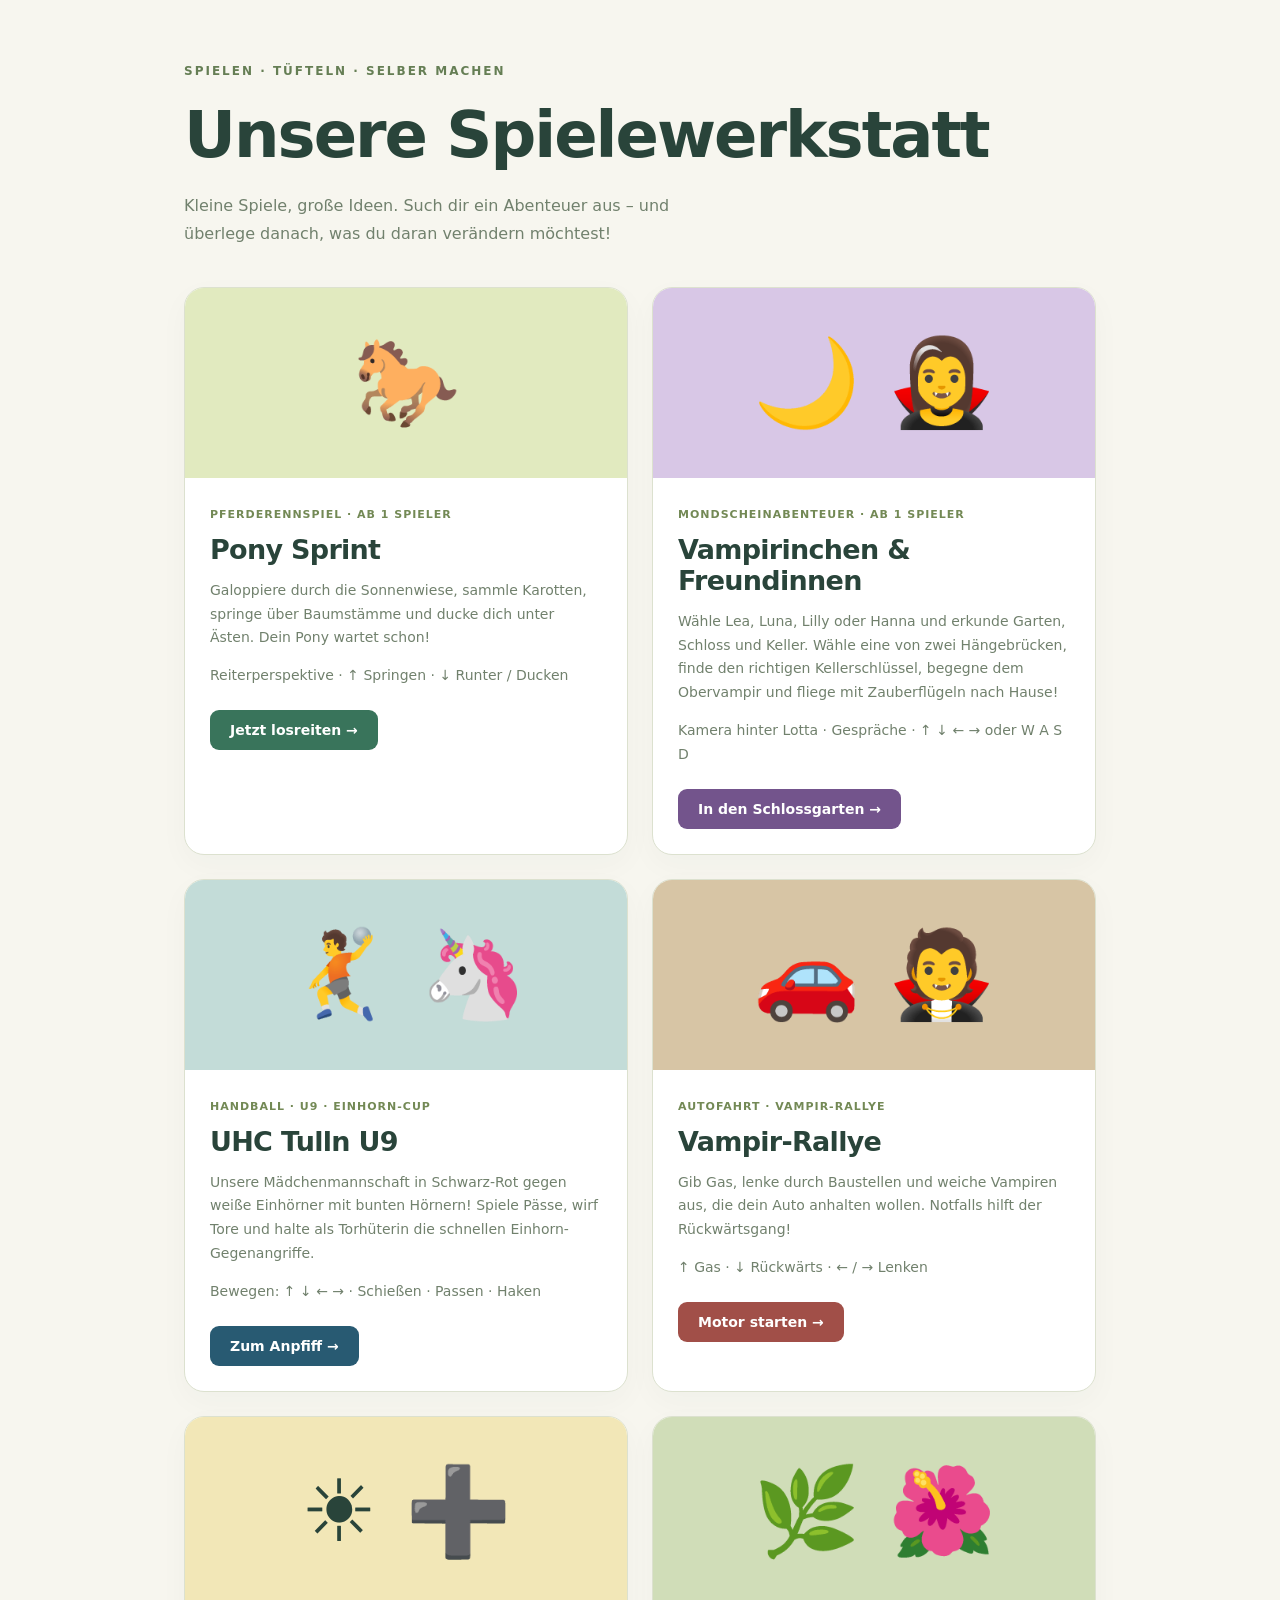
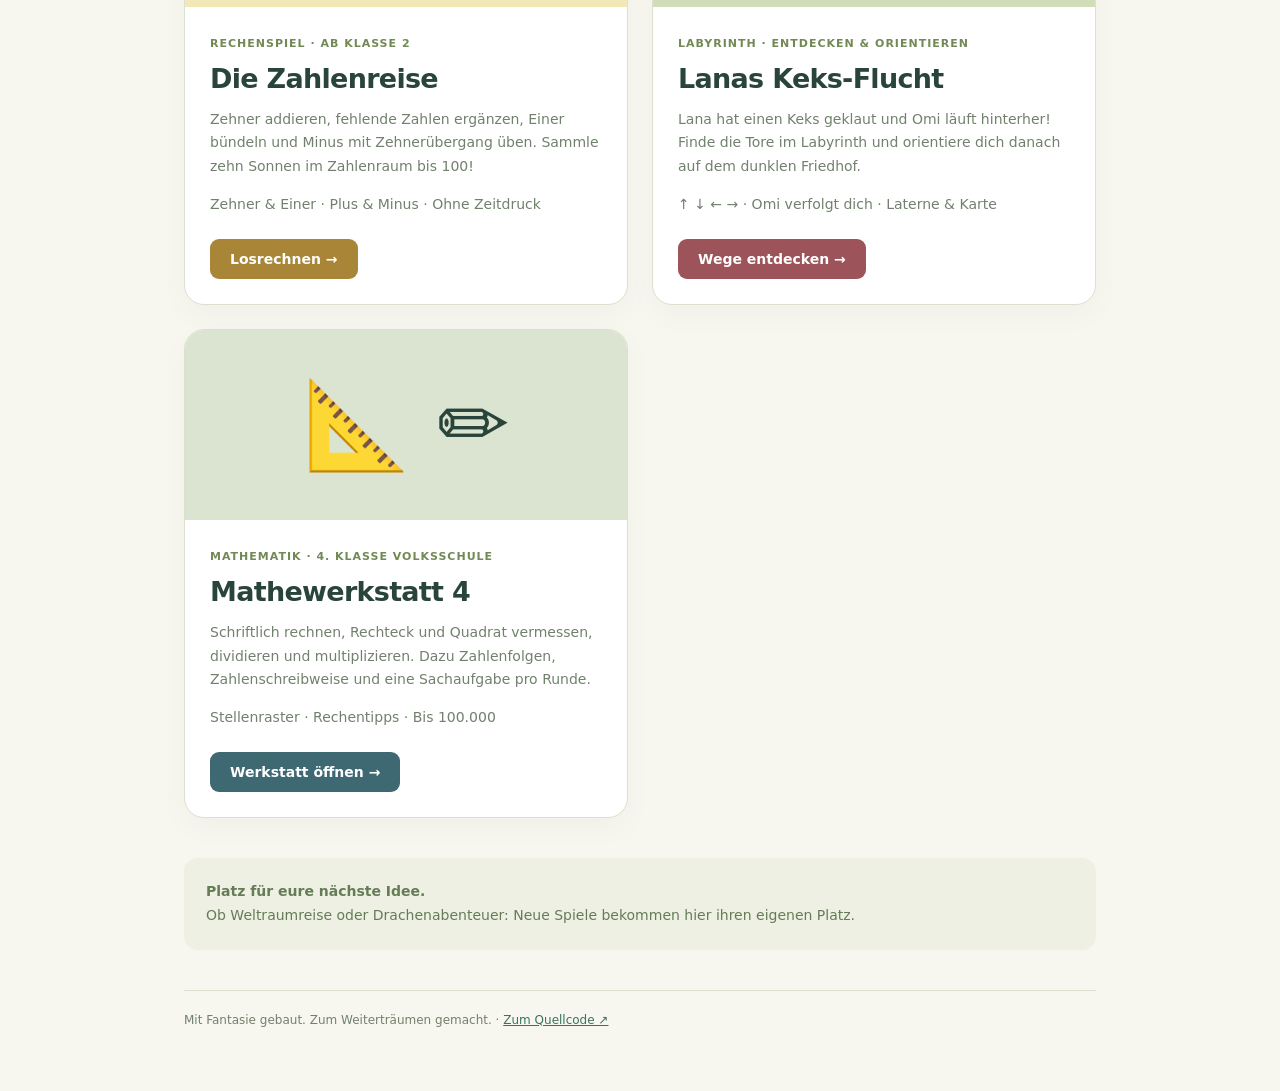
==== index.html @ 0c942345 "Match friends outfits and hairstyles to requested designs" ====
<!doctype html>
<html lang="de">
<head>
  <meta charset="utf-8">
  <meta name="viewport" content="width=device-width, initial-scale=1">
  <meta name="theme-color" content="#f7f6ef">
  <title>Unsere Spielewerkstatt</title>
  <style>
    * { box-sizing: border-box; }
    body { margin: 0; background: #f7f6ef; color: #29443a; font-family: system-ui, sans-serif; }
    main { max-width: 960px; margin: auto; padding: 64px 24px; }
    .eyebrow { color: #657e54; font-size: 12px; font-weight: 700; letter-spacing: 2px; }
    h1 { font-size: clamp(36px, 7vw, 64px); line-height: 1.1; letter-spacing: -2px; margin: 22px 0; }
    .intro { color: #71816d; line-height: 1.7; max-width: 540px; }
    .games { display: grid; grid-template-columns: repeat(auto-fit, minmax(min(100%, 290px), 1fr)); gap: 24px; margin: 40px 0; }
    .game { display: block; overflow: hidden; border: 1px solid #dce1cf; border-radius: 20px; background: #fff; color: inherit; text-decoration: none; box-shadow: 0 10px 30px #29443a08; }
    .game:hover { border-color: #7f9858; }
    .game:focus-visible, footer a:focus-visible { outline: 3px solid #d59744; outline-offset: 5px; }
    .illustration { display: grid; place-items: center; height: 190px; background: #e1eabf; font-size: 86px; }
    .details { padding: 25px; }
    .badge { color: #738955; font-size: 11px; font-weight: 700; letter-spacing: 1px; }
    h2 { font-size: 27px; margin: 12px 0; letter-spacing: -.7px; }
    .details p { color: #71816d; font-size: 14px; line-height: 1.7; }
    .play { display: inline-block; background: #39745b; color: white; padding: 12px 20px; border-radius: 9px; font-size: 14px; font-weight: 600; margin-top: 8px; }
    .note { border-radius: 14px; padding: 22px; background: #edf0e2; color: #657c57; font-size: 14px; line-height: 1.7; }
    footer { margin-top: 40px; padding-top: 22px; border-top: 1px solid #dce1cf; color: #71816d; font-size: 12px; }
    footer a { color: #39745b; }
    @media (max-width: 600px) { main { padding: 40px 20px; } }
  </style>
</head>
<body>
  <main>
    <div class="eyebrow">SPIELEN · TÜFTELN · SELBER MACHEN</div>
    <h1>Unsere Spielewerkstatt</h1>
    <p class="intro">Kleine Spiele, große Ideen. Such dir ein Abenteuer aus – und überlege danach, was du daran verändern möchtest!</p>
    <section class="games" aria-label="Unsere Spiele">
      <!-- Neue Spiele bekommen einen eigenen Ordner und hier einen weiteren Link. -->
      <a class="game" href="./ponyrennen/?v=hufe-5">
        <div class="illustration" aria-hidden="true">🐎</div>
        <div class="details">
          <span class="badge">PFERDERENNSPIEL · AB 1 SPIELER</span>
          <h2>Pony Sprint</h2>
          <p>Galoppiere durch die Sonnenwiese, sammle Karotten, springe über Baumstämme und ducke dich unter Ästen. Dein Pony wartet schon!</p>
          <p>Reiterperspektive · ↑ Springen · ↓ Runter / Ducken</p>
          <span class="play">Jetzt losreiten →</span>
        </div>
      </a>
      <a class="game" href="./vampirinchen/?v=outfits-17">
        <div class="illustration" style="background:#d8c7e6" aria-hidden="true">🌙 🧛‍♀️</div>
        <div class="details">
          <span class="badge">MONDSCHEINABENTEUER · AB 1 SPIELER</span>
          <h2>Vampirinchen &amp; Freundinnen</h2>
          <p>Wähle Lea, Luna, Lilly oder Hanna und erkunde Garten, Schloss und Keller. Wähle eine von zwei Hängebrücken, finde den richtigen Kellerschlüssel, begegne dem Obervampir und fliege mit Zauberflügeln nach Hause!</p>
          <p>Kamera hinter Lotta · Gespräche · ↑ ↓ ← → oder W A S D</p>
          <span class="play" style="background:#73548c">In den Schlossgarten →</span>
        </div>
      </a>
      <a class="game" href="./handball/?v=haken-4">
        <div class="illustration" style="background:#c3dcd8" aria-hidden="true">🤾 🦄</div>
        <div class="details">
          <span class="badge">HANDBALL · U9 · EINHORN-CUP</span>
          <h2>UHC Tulln U9</h2>
          <p>Unsere Mädchenmannschaft in Schwarz-Rot gegen weiße Einhörner mit bunten Hörnern! Spiele Pässe, wirf Tore und halte als Torhüterin die schnellen Einhorn-Gegenangriffe.</p>
          <p>Bewegen: ↑ ↓ ← → · Schießen · Passen · Haken</p>
          <span class="play" style="background:#285a72">Zum Anpfiff →</span>
        </div>
      </a>
      <a class="game" href="./autofahrt/?v=lenkung-3">
        <div class="illustration" style="background:#d7c5a5" aria-hidden="true">🚗 🧛</div>
        <div class="details">
          <span class="badge">AUTOFAHRT · VAMPIR-RALLYE</span>
          <h2>Vampir-Rallye</h2>
          <p>Gib Gas, lenke durch Baustellen und weiche Vampiren aus, die dein Auto anhalten wollen. Notfalls hilft der Rückwärtsgang!</p>
          <p>↑ Gas · ↓ Rückwärts · ← / → Lenken</p>
          <span class="play" style="background:#a14f48">Motor starten →</span>
        </div>
      </a>
      <a class="game" href="./plusreise/?v=ergaenzen-4">
        <div class="illustration" style="background:#f2e7b7" aria-hidden="true">☀️ ➕</div>
        <div class="details">
          <span class="badge">RECHENSPIEL · AB KLASSE 2</span>
          <h2>Die Zahlenreise</h2>
          <p>Zehner addieren, fehlende Zahlen ergänzen, Einer bündeln und Minus mit Zehnerübergang üben. Sammle zehn Sonnen im Zahlenraum bis 100!</p>
          <p>Zehner &amp; Einer · Plus &amp; Minus · Ohne Zeitdruck</p>
          <span class="play" style="background:#a98537">Losrechnen →</span>
        </div>
      </a>
      <a class="game" href="./lana-keksflucht/?v=omi-3">
        <div class="illustration" style="background:#d0ddb8" aria-hidden="true">🌿 🌺</div>
        <div class="details">
          <span class="badge">LABYRINTH · ENTDECKEN &amp; ORIENTIEREN</span>
          <h2>Lanas Keks-Flucht</h2>
          <p>Lana hat einen Keks geklaut und Omi läuft hinterher! Finde die Tore im Labyrinth und orientiere dich danach auf dem dunklen Friedhof.</p>
          <p>↑ ↓ ← → · Omi verfolgt dich · Laterne &amp; Karte</p>
          <span class="play" style="background:#9c5359">Wege entdecken →</span>
        </div>
      </a>
      <a class="game" href="./mathe-4/">
        <div class="illustration" style="background:#dbe4d0" aria-hidden="true">📐 ✏️</div>
        <div class="details">
          <span class="badge">MATHEMATIK · 4. KLASSE VOLKSSCHULE</span>
          <h2>Mathewerkstatt 4</h2>
          <p>Schriftlich rechnen, Rechteck und Quadrat vermessen, dividieren und multiplizieren. Dazu Zahlenfolgen, Zahlenschreibweise und eine Sachaufgabe pro Runde.</p>
          <p>Stellenraster · Rechentipps · Bis 100.000</p>
          <span class="play" style="background:#3e6973">Werkstatt öffnen →</span>
        </div>
      </a>
    </section>
    <aside class="note"><strong>Platz für eure nächste Idee.</strong><br>Ob Weltraumreise oder Drachenabenteuer: Neue Spiele bekommen hier ihren eigenen Platz.</aside>
    <footer>Mit Fantasie gebaut. Zum Weiterträumen gemacht. · <a href="https://github.com/ghalmets/webdevprojects">Zum Quellcode ↗</a></footer>
  </main>
</body>
</html>
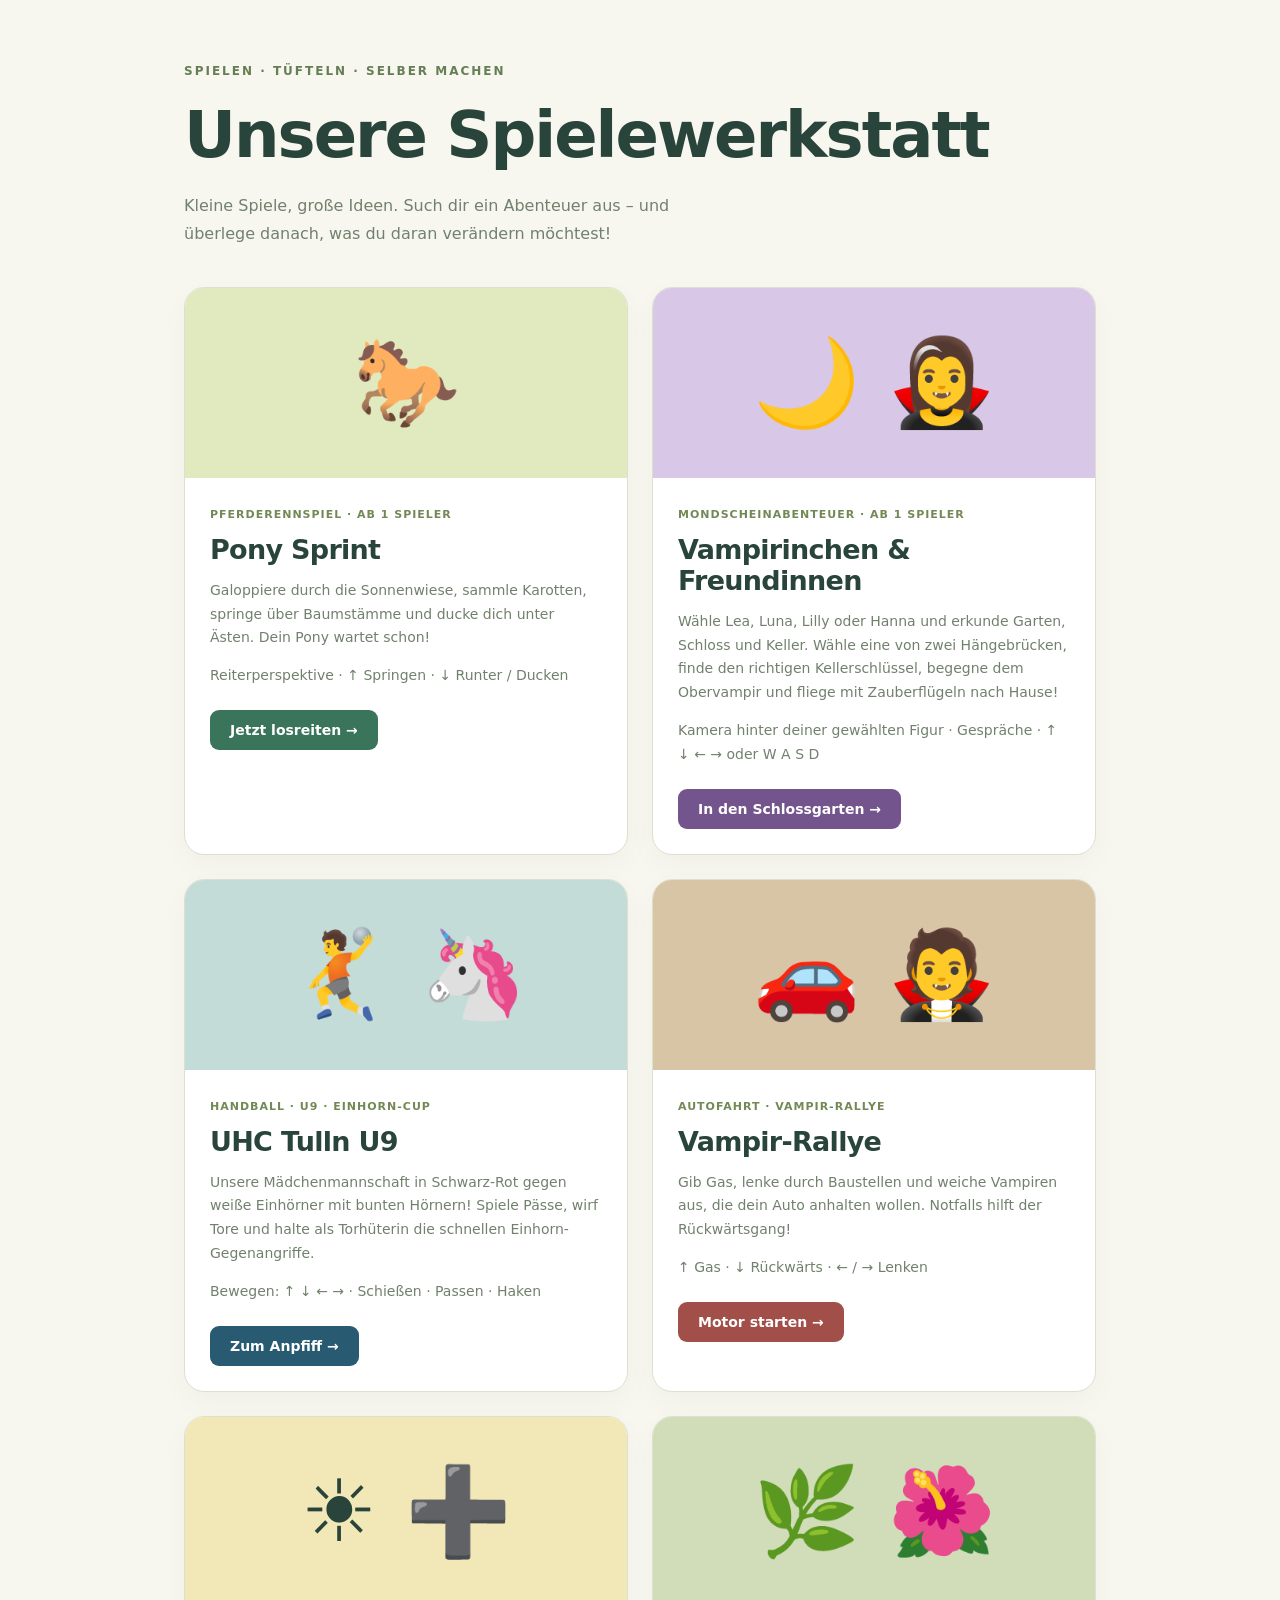
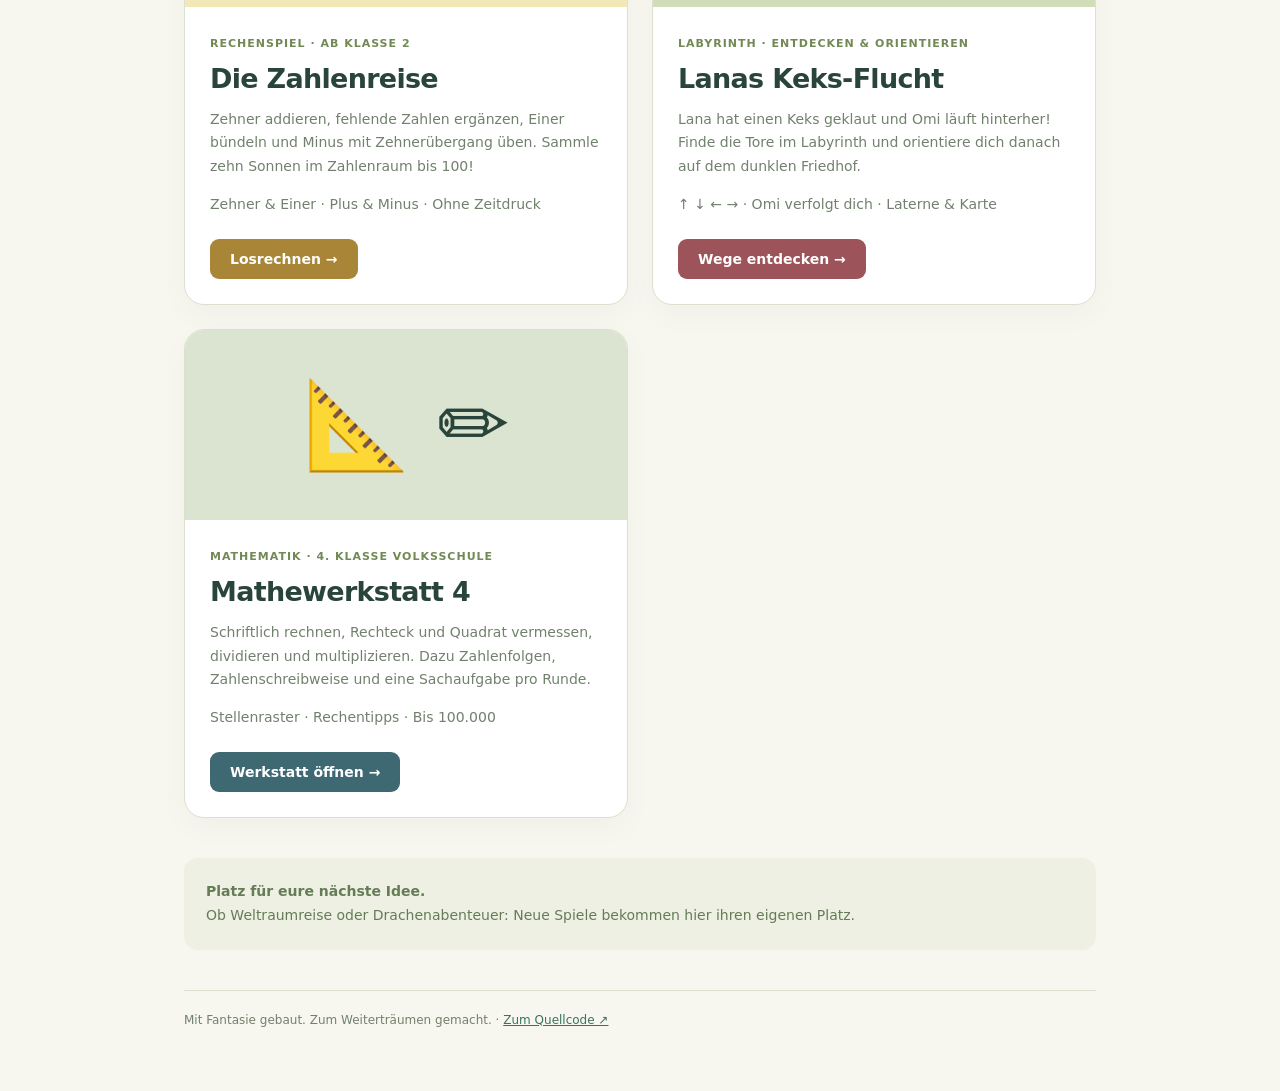
==== commit ed5ce65c: "Replace remaining Lotta references with the four friends" ====
--- a/index.html
+++ b/index.html
@@ -45,13 +45,13 @@
           <span class="play">Jetzt losreiten →</span>
         </div>
       </a>
-      <a class="game" href="./vampirinchen/?v=outfits-17">
+      <a class="game" href="./vampirinchen/?v=freundinnen-18">
         <div class="illustration" style="background:#d8c7e6" aria-hidden="true">🌙 🧛‍♀️</div>
         <div class="details">
           <span class="badge">MONDSCHEINABENTEUER · AB 1 SPIELER</span>
           <h2>Vampirinchen &amp; Freundinnen</h2>
           <p>Wähle Lea, Luna, Lilly oder Hanna und erkunde Garten, Schloss und Keller. Wähle eine von zwei Hängebrücken, finde den richtigen Kellerschlüssel, begegne dem Obervampir und fliege mit Zauberflügeln nach Hause!</p>
-          <p>Kamera hinter Lotta · Gespräche · ↑ ↓ ← → oder W A S D</p>
+          <p>Kamera hinter deiner gewählten Figur · Gespräche · ↑ ↓ ← → oder W A S D</p>
           <span class="play" style="background:#73548c">In den Schlossgarten →</span>
         </div>
       </a>
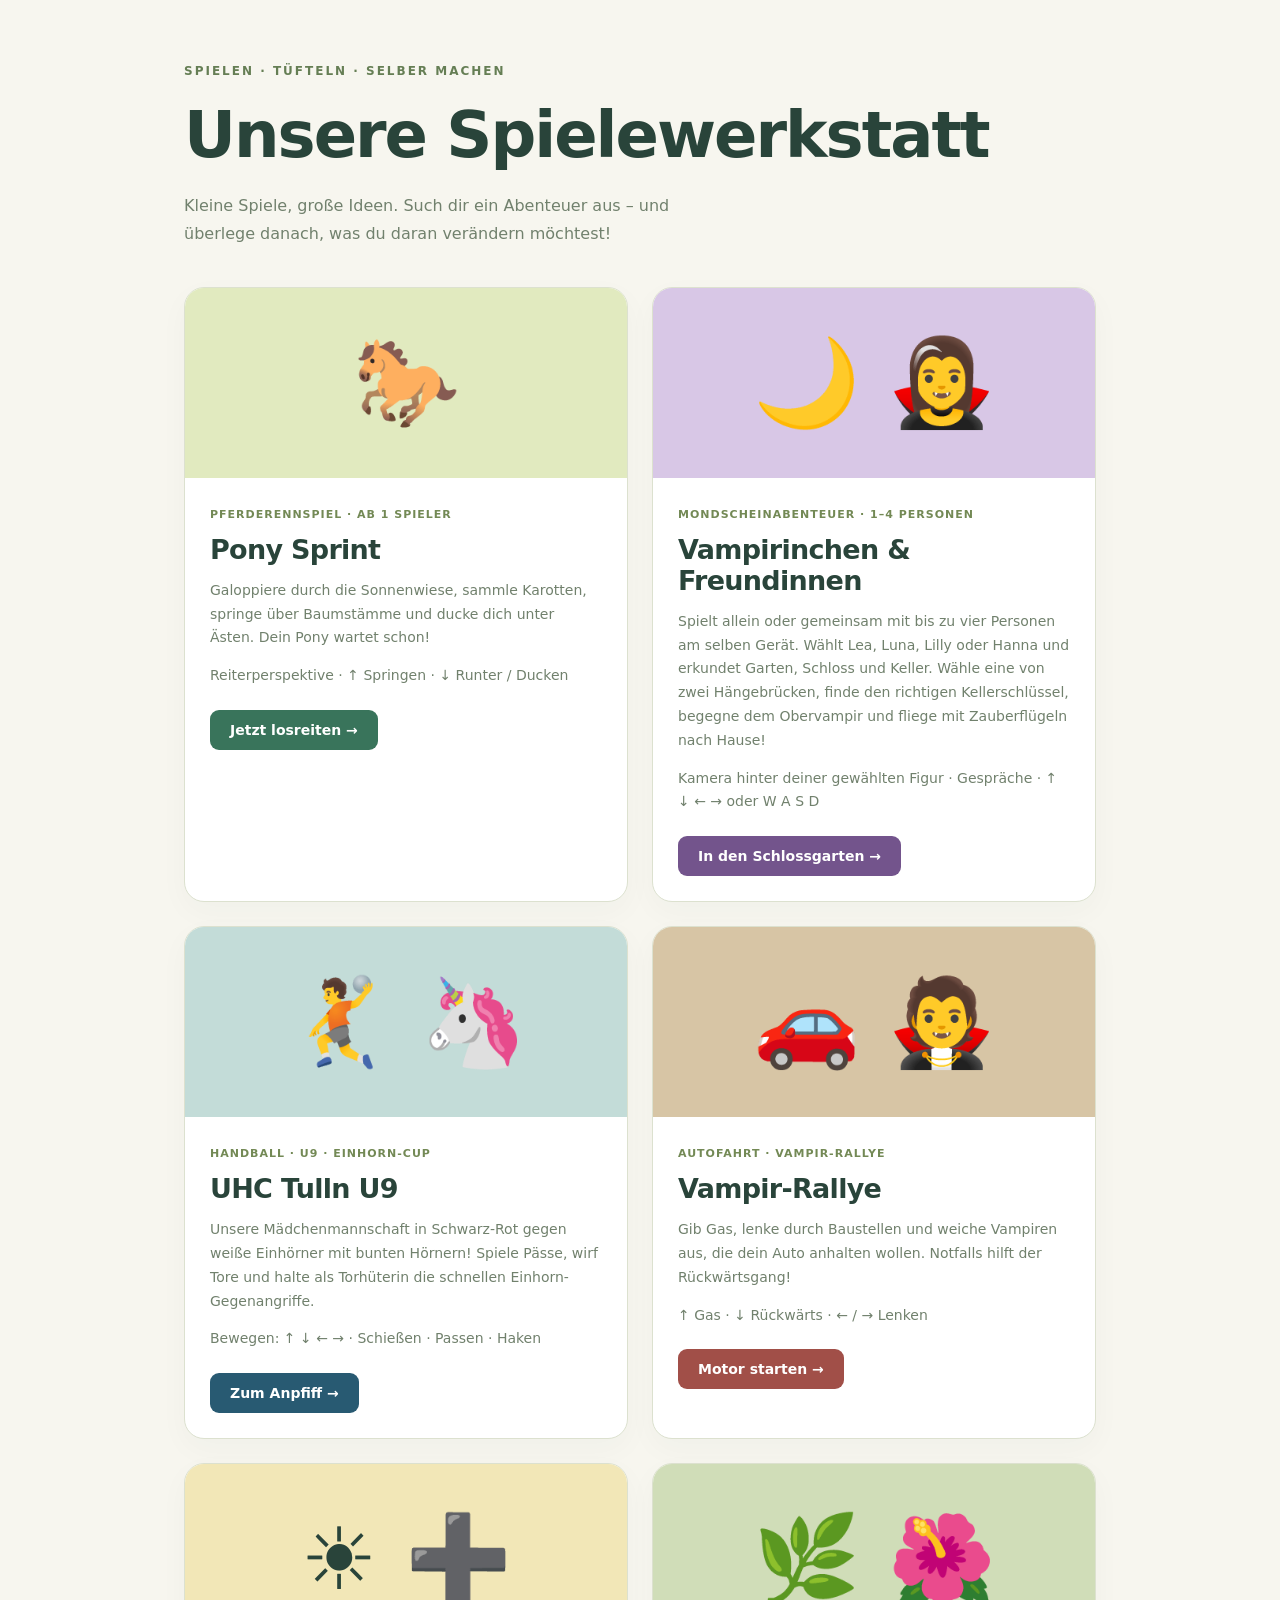
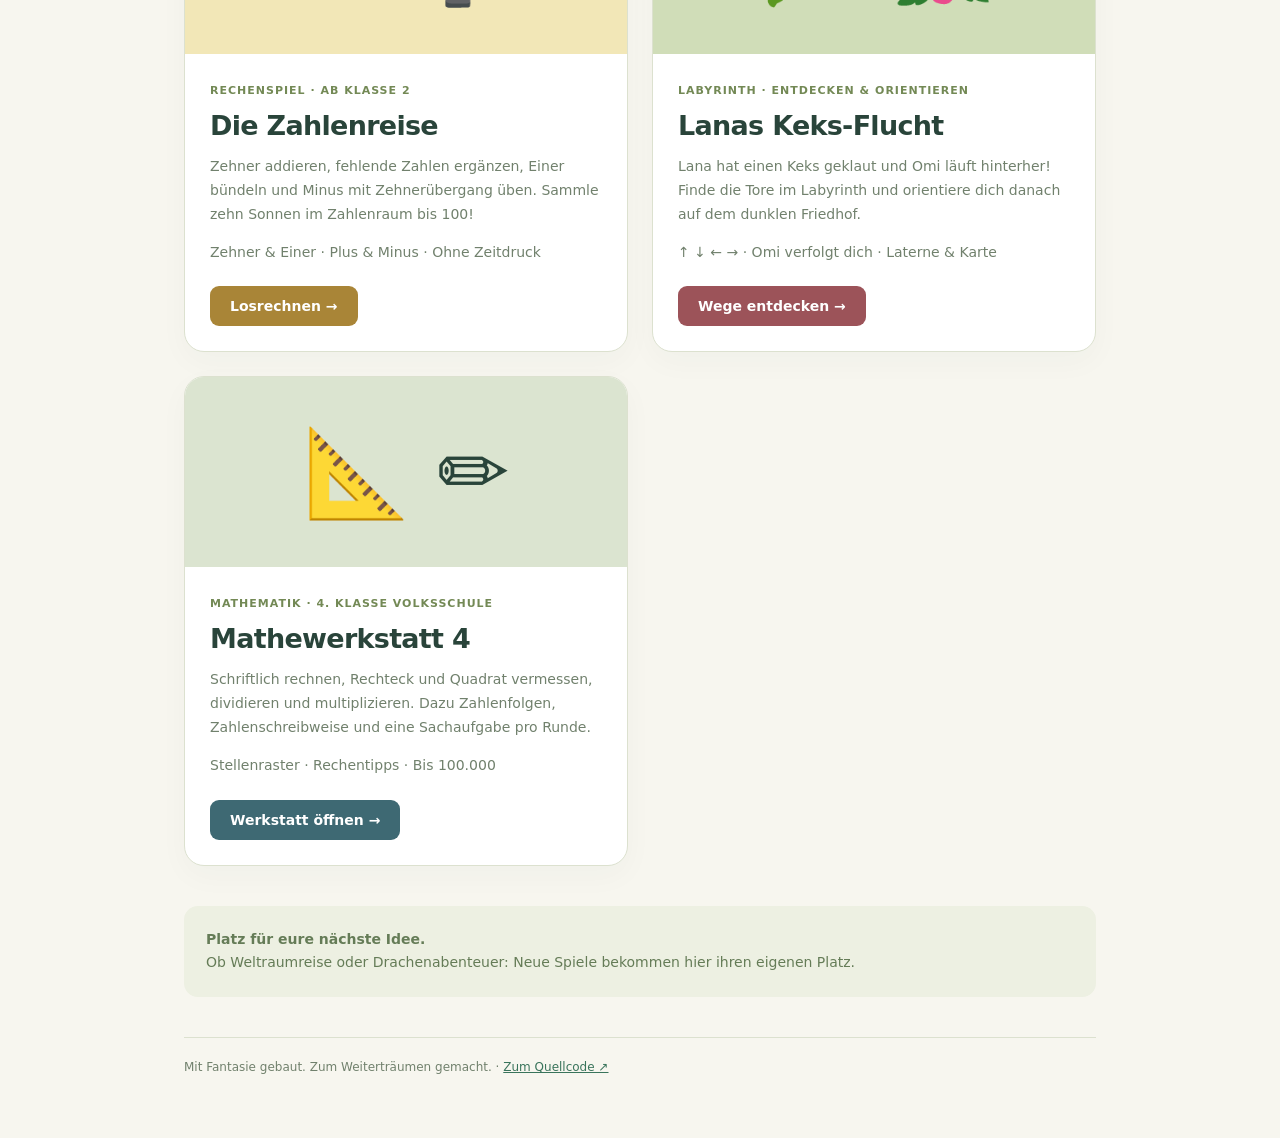
==== commit 6c6bc3ad: "Add local cooperative vampire adventure for one to four players" ====
--- a/index.html
+++ b/index.html
@@ -45,12 +45,12 @@
           <span class="play">Jetzt losreiten →</span>
         </div>
       </a>
-      <a class="game" href="./vampirinchen/?v=freundinnen-18">
+      <a class="game" href="./vampirinchen/?v=miteinander-20">
         <div class="illustration" style="background:#d8c7e6" aria-hidden="true">🌙 🧛‍♀️</div>
         <div class="details">
-          <span class="badge">MONDSCHEINABENTEUER · AB 1 SPIELER</span>
+          <span class="badge">MONDSCHEINABENTEUER · 1–4 PERSONEN</span>
           <h2>Vampirinchen &amp; Freundinnen</h2>
-          <p>Wähle Lea, Luna, Lilly oder Hanna und erkunde Garten, Schloss und Keller. Wähle eine von zwei Hängebrücken, finde den richtigen Kellerschlüssel, begegne dem Obervampir und fliege mit Zauberflügeln nach Hause!</p>
+          <p>Spielt allein oder gemeinsam mit bis zu vier Personen am selben Gerät. Wählt Lea, Luna, Lilly oder Hanna und erkundet Garten, Schloss und Keller. Wähle eine von zwei Hängebrücken, finde den richtigen Kellerschlüssel, begegne dem Obervampir und fliege mit Zauberflügeln nach Hause!</p>
           <p>Kamera hinter deiner gewählten Figur · Gespräche · ↑ ↓ ← → oder W A S D</p>
           <span class="play" style="background:#73548c">In den Schlossgarten →</span>
         </div>
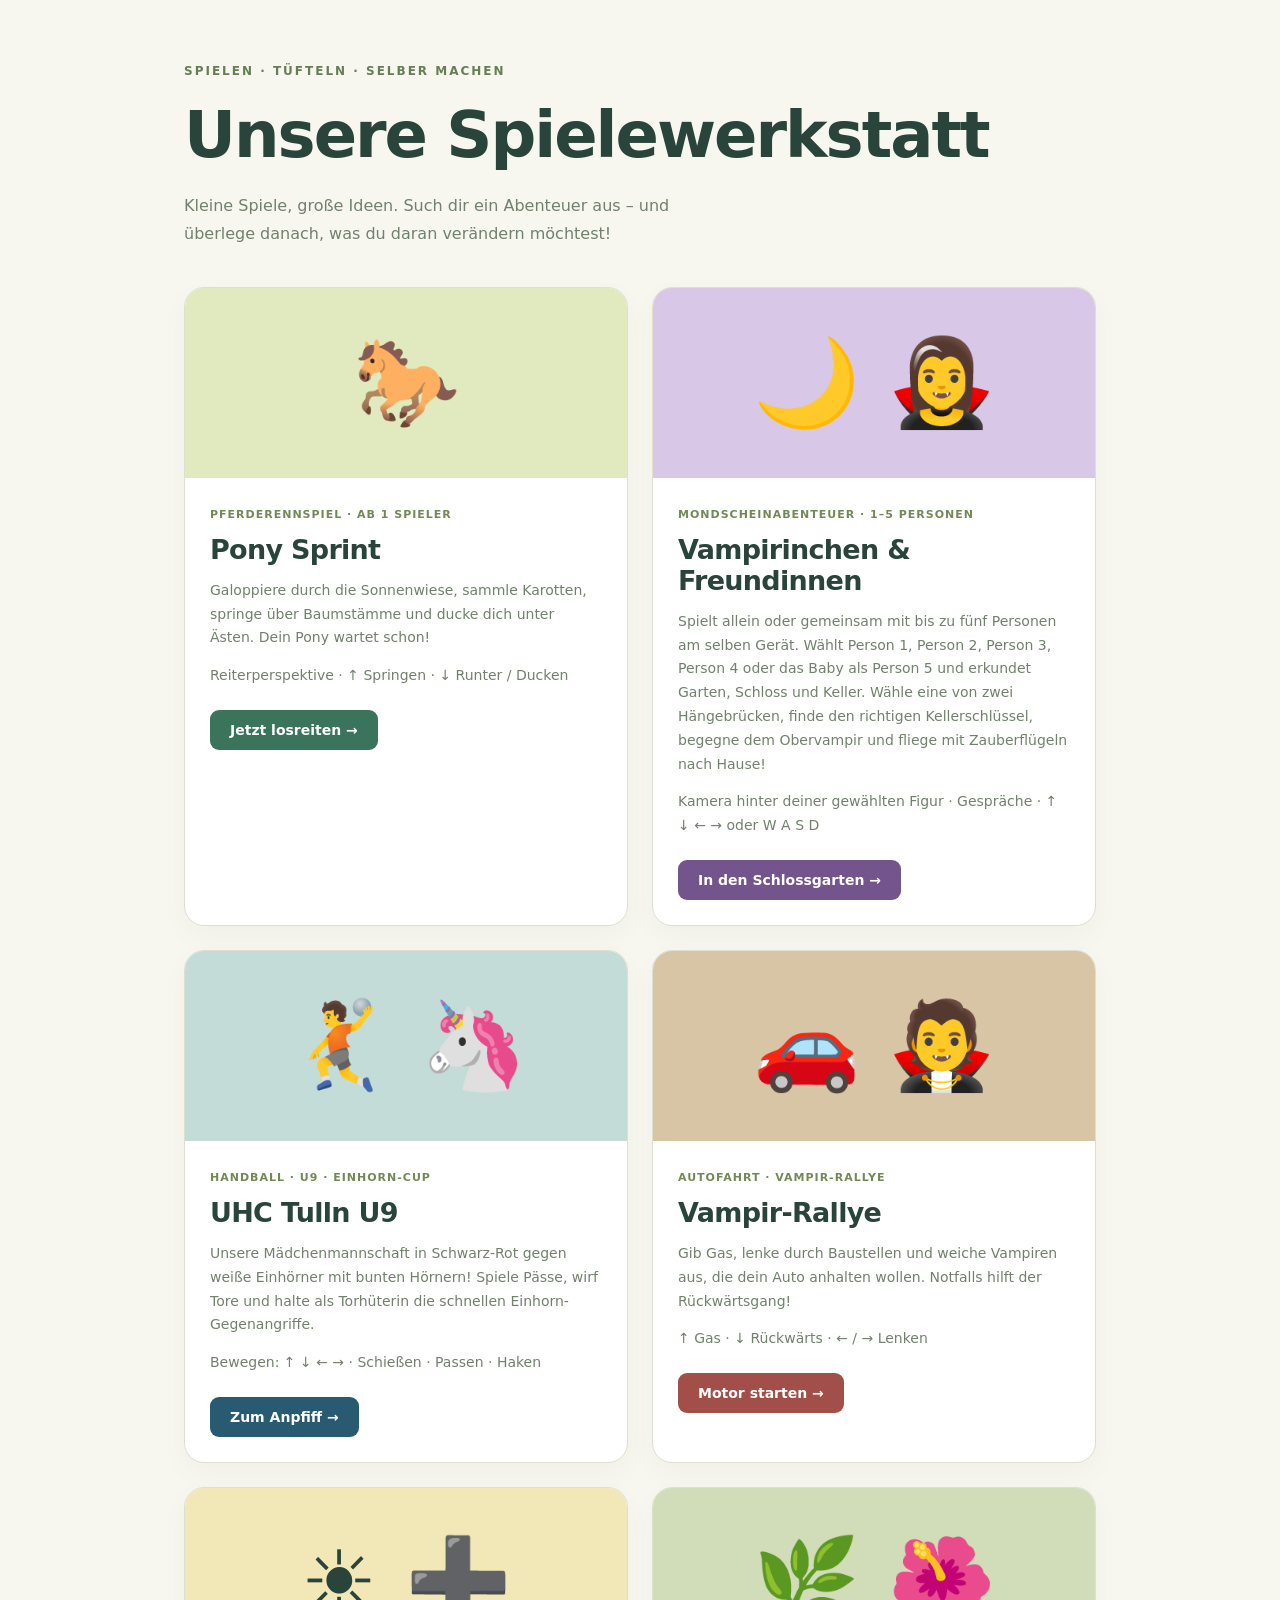
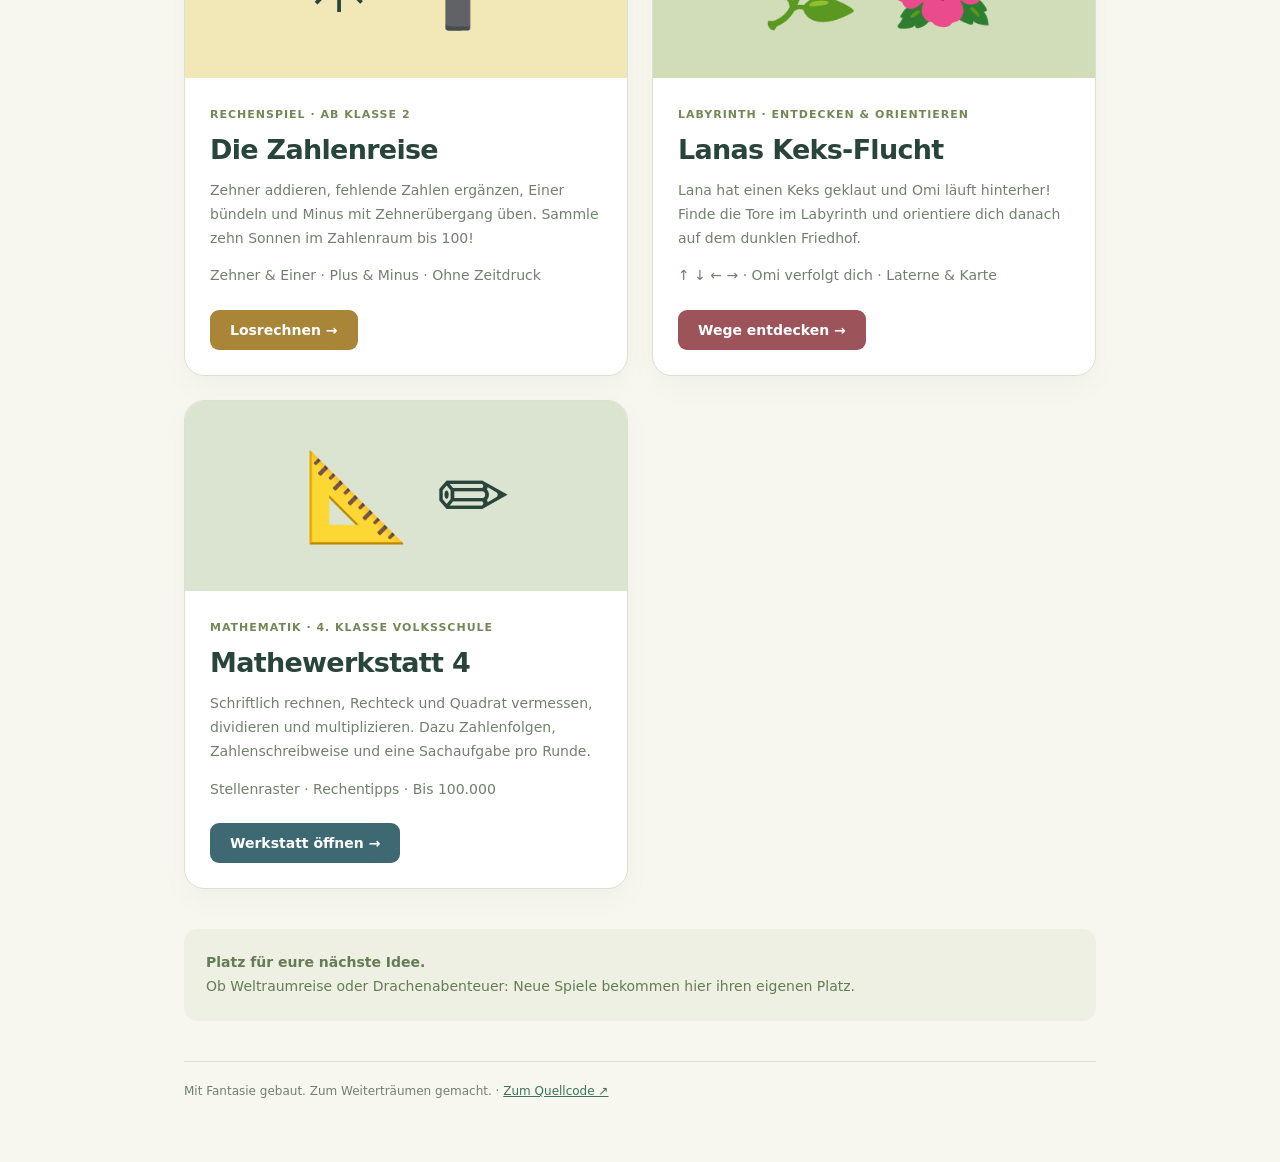
==== commit c2ff7c2b: "Number playable characters and add baby with five-player coop" ====
--- a/index.html
+++ b/index.html
@@ -45,12 +45,12 @@
           <span class="play">Jetzt losreiten →</span>
         </div>
       </a>
-      <a class="game" href="./vampirinchen/?v=miteinander-20">
+      <a class="game" href="./vampirinchen/?v=personen-21">
         <div class="illustration" style="background:#d8c7e6" aria-hidden="true">🌙 🧛‍♀️</div>
         <div class="details">
-          <span class="badge">MONDSCHEINABENTEUER · 1–4 PERSONEN</span>
+          <span class="badge">MONDSCHEINABENTEUER · 1–5 PERSONEN</span>
           <h2>Vampirinchen &amp; Freundinnen</h2>
-          <p>Spielt allein oder gemeinsam mit bis zu vier Personen am selben Gerät. Wählt Lea, Luna, Lilly oder Hanna und erkundet Garten, Schloss und Keller. Wähle eine von zwei Hängebrücken, finde den richtigen Kellerschlüssel, begegne dem Obervampir und fliege mit Zauberflügeln nach Hause!</p>
+          <p>Spielt allein oder gemeinsam mit bis zu fünf Personen am selben Gerät. Wählt Person 1, Person 2, Person 3, Person 4 oder das Baby als Person 5 und erkundet Garten, Schloss und Keller. Wähle eine von zwei Hängebrücken, finde den richtigen Kellerschlüssel, begegne dem Obervampir und fliege mit Zauberflügeln nach Hause!</p>
           <p>Kamera hinter deiner gewählten Figur · Gespräche · ↑ ↓ ← → oder W A S D</p>
           <span class="play" style="background:#73548c">In den Schlossgarten →</span>
         </div>
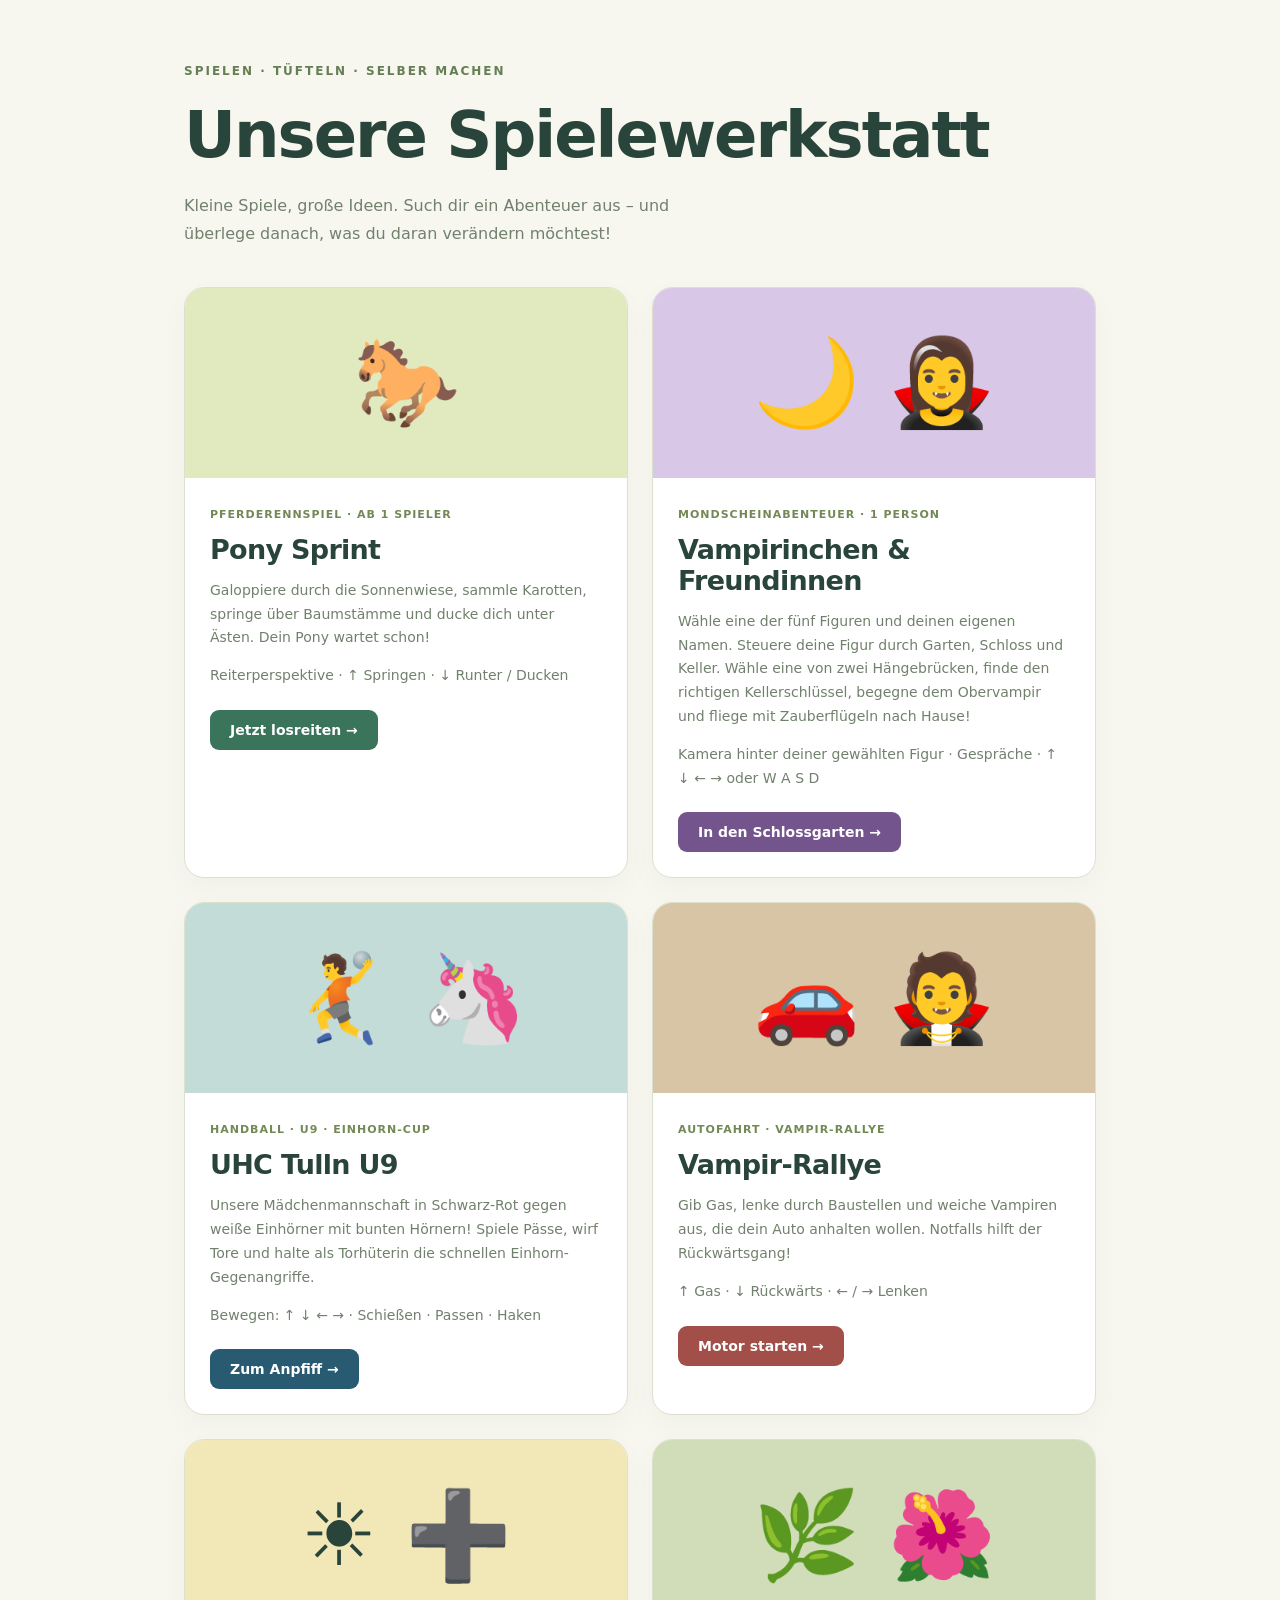
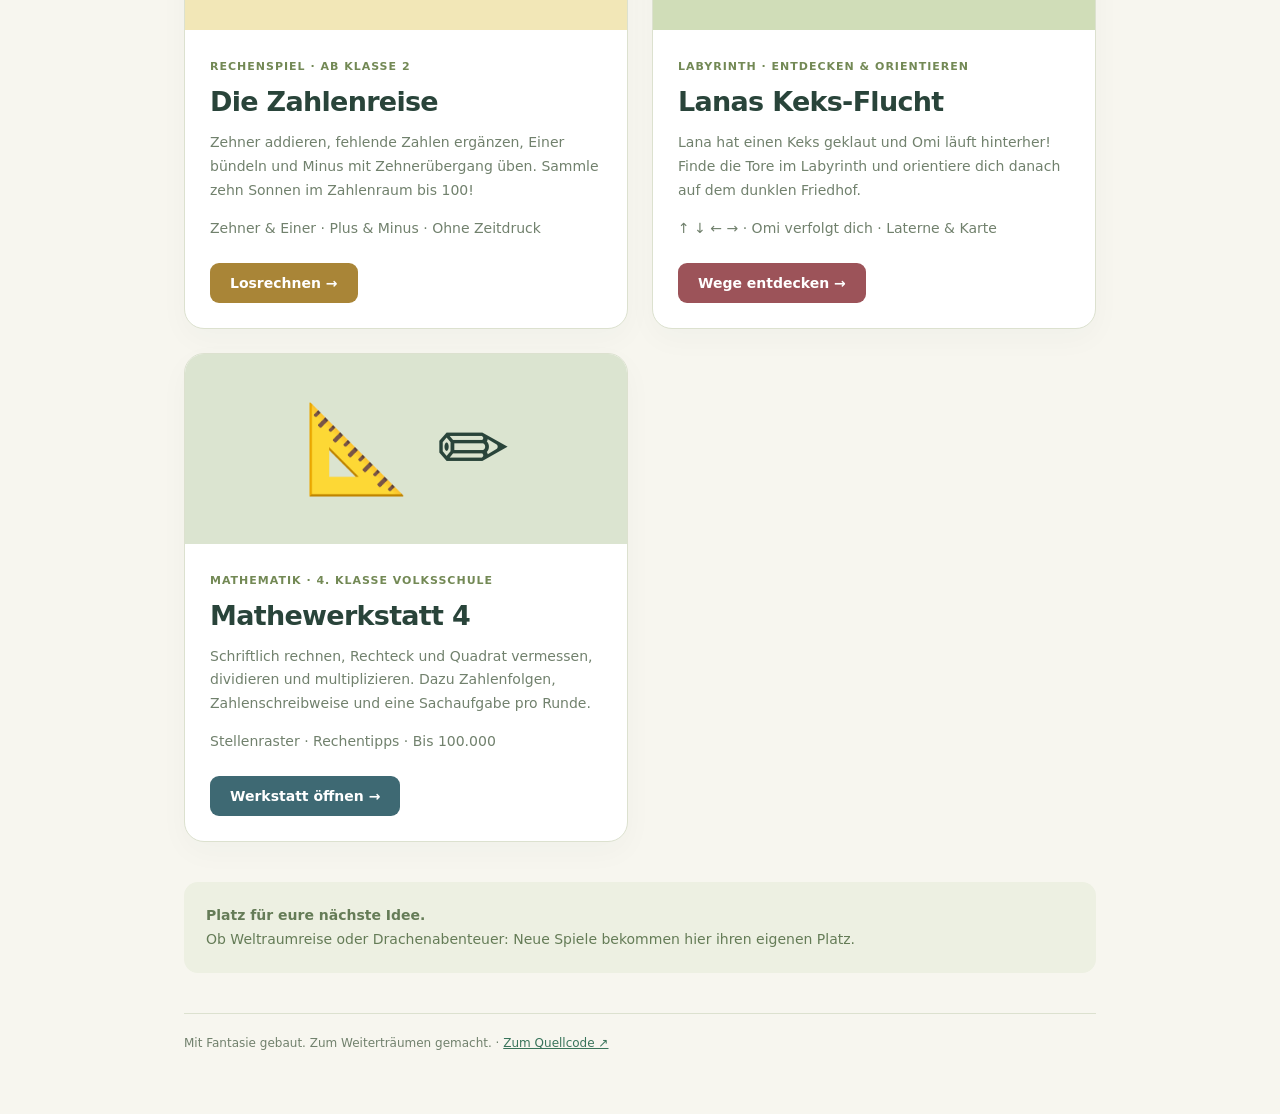
==== commit 99acc0b6: "Make character choices alternatives for one active player" ====
--- a/index.html
+++ b/index.html
@@ -45,12 +45,12 @@
           <span class="play">Jetzt losreiten →</span>
         </div>
       </a>
-      <a class="game" href="./vampirinchen/?v=personen-21">
+      <a class="game" href="./vampirinchen/?v=eine-figur-24">
         <div class="illustration" style="background:#d8c7e6" aria-hidden="true">🌙 🧛‍♀️</div>
         <div class="details">
-          <span class="badge">MONDSCHEINABENTEUER · 1–5 PERSONEN</span>
+          <span class="badge">MONDSCHEINABENTEUER · 1 PERSON</span>
           <h2>Vampirinchen &amp; Freundinnen</h2>
-          <p>Spielt allein oder gemeinsam mit bis zu fünf Personen am selben Gerät. Wählt Person 1, Person 2, Person 3, Person 4 oder das Baby als Person 5 und erkundet Garten, Schloss und Keller. Wähle eine von zwei Hängebrücken, finde den richtigen Kellerschlüssel, begegne dem Obervampir und fliege mit Zauberflügeln nach Hause!</p>
+          <p>Wähle eine der fünf Figuren und deinen eigenen Namen. Steuere deine Figur durch Garten, Schloss und Keller. Wähle eine von zwei Hängebrücken, finde den richtigen Kellerschlüssel, begegne dem Obervampir und fliege mit Zauberflügeln nach Hause!</p>
           <p>Kamera hinter deiner gewählten Figur · Gespräche · ↑ ↓ ← → oder W A S D</p>
           <span class="play" style="background:#73548c">In den Schlossgarten →</span>
         </div>
